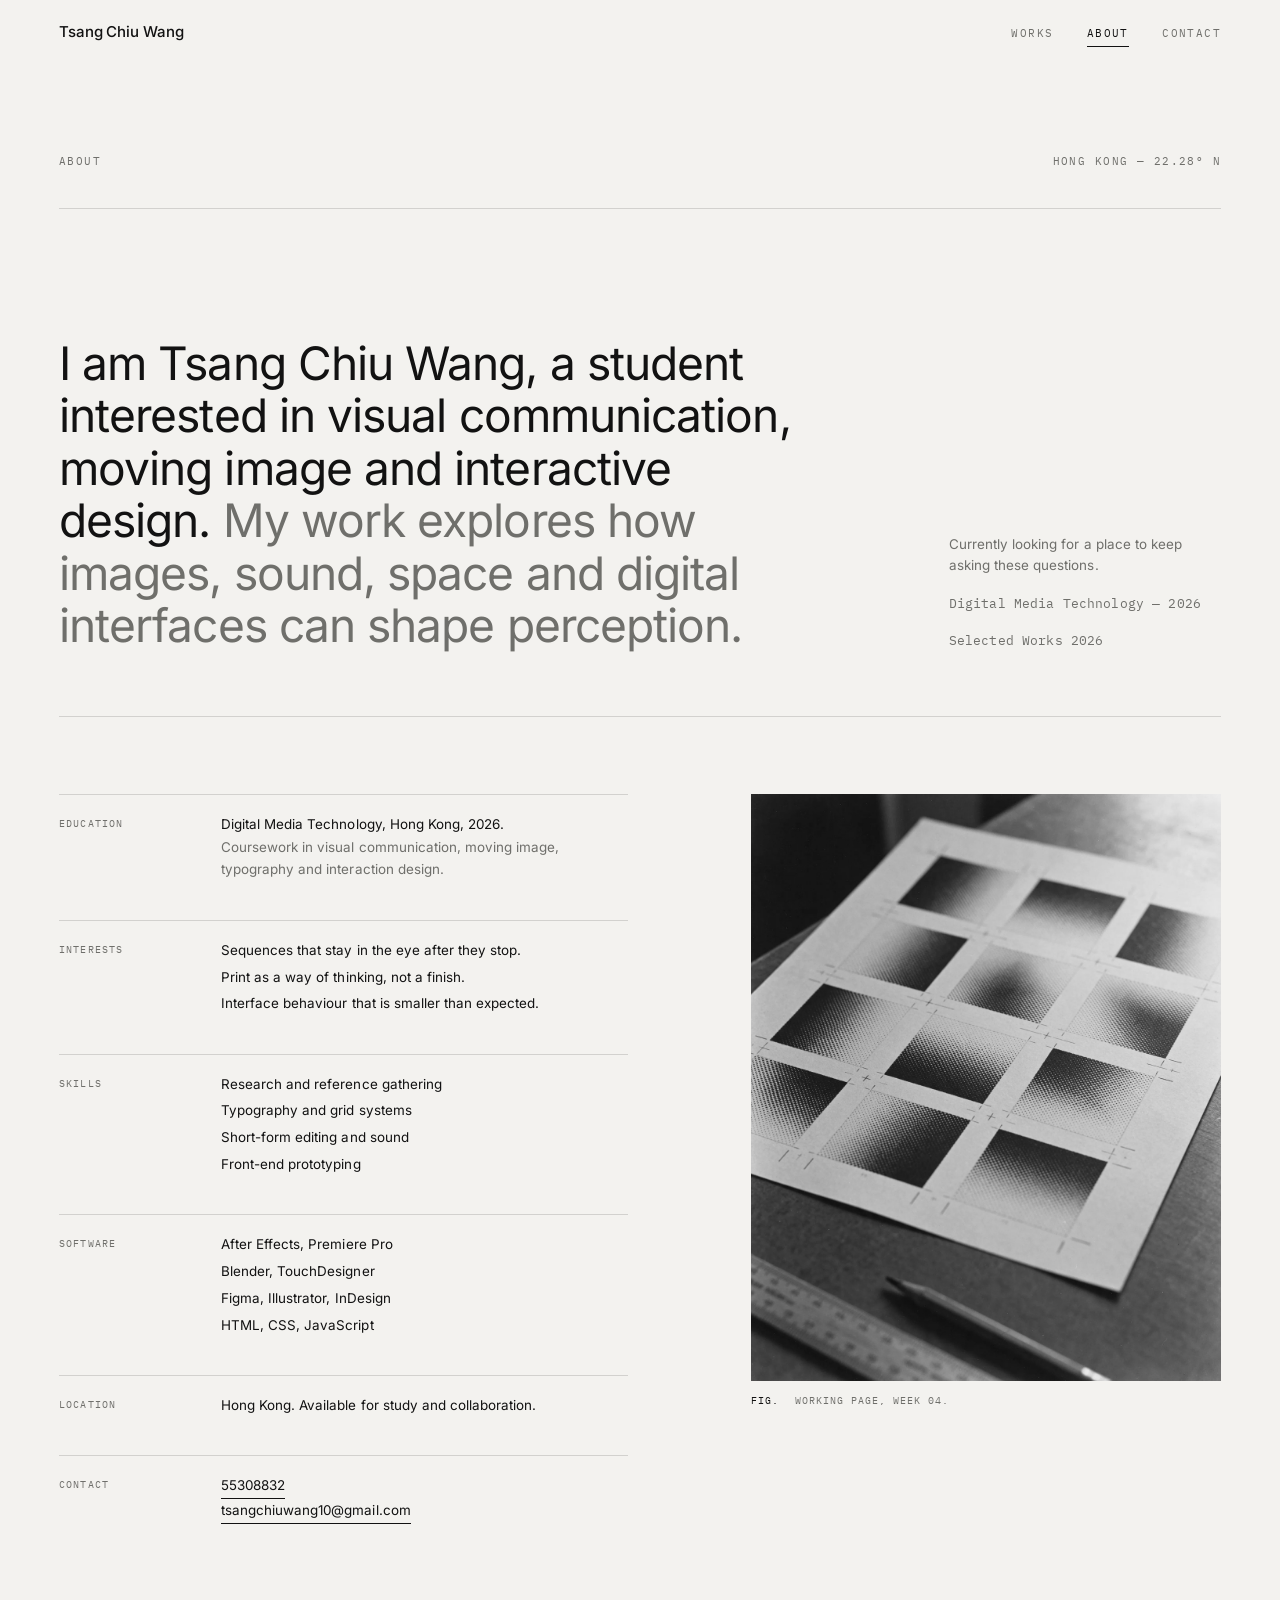
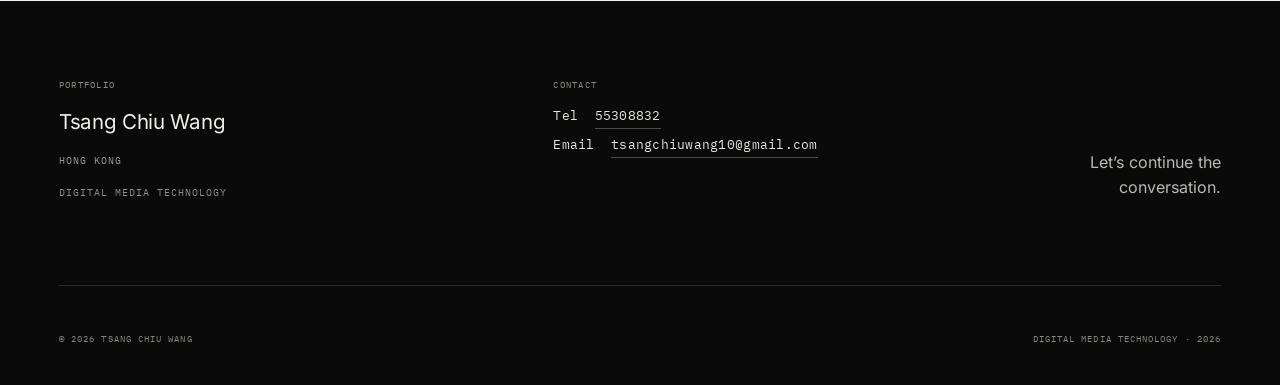
==== pages/about.html @ 19ffd12b "add pages/about.html" ====
<!doctype html>
<html lang="en">
<head>
<meta charset="utf-8">
<meta name="viewport" content="width=device-width, initial-scale=1">
<title>About — Tsang Chiu Wang</title>
<meta name="description" content="Tsang Chiu Wang is a student in Hong Kong working across visual communication, moving image and interactive design.">
<meta name="theme-color" content="#F3F2EF">
<meta property="og:type" content="website">
<meta property="og:title" content="About — Tsang Chiu Wang">
<meta property="og:description" content="Tsang Chiu Wang is a student in Hong Kong working across visual communication, moving image and interactive design.">
<meta property="og:image" content="../assets/img/og-cover.jpg">
<link rel="icon" href="../assets/img/favicon.svg" type="image/svg+xml">
<link rel="preload" href="../assets/fonts/inter-latin.woff2" as="font" type="font/woff2" crossorigin>
<link rel="stylesheet" href="../assets/css/style.css">
</head>
<body class="" data-page="about">
<a class="skip-link" href="#main">Skip to content</a>
<header class="site-header">
  <div class="shell site-header__inner">
    <a class="wordmark" href="../index.html">Tsang Chiu Wang</a>
    <nav class="site-nav" aria-label="Primary">
      <a href="works.html">Works</a>
      <a href="about.html" aria-current="page">About</a>
      <a href="contact.html">Contact</a>
    </nav>
  </div>
</header>
<main id="main">
  <div class="shell">
    <header class="page-head">
      <div class="page-head__top">
        <p class="label">About</p>
        <p class="label">Hong Kong — 22.28° N</p>
      </div>
    </header>

    <section class="about-intro" aria-label="Introduction">
      <h1 class="about-intro__text">I am Tsang Chiu Wang, a student interested in visual communication, moving image and interactive design. <em>My work explores how images, sound, space and digital interfaces can shape perception.</em></h1>
      <div class="about-intro__aside">
        <p>Currently looking for a place to keep asking these questions.</p>
        <p class="mono">Digital Media Technology — 2026</p>
        <p class="mono">Selected Works 2026</p>
      </div>
    </section>

    <section class="about-body" aria-label="Details">
      <div class="about-details">
        <div class="detail-block">
          <h2>Education</h2>
          <div>
            <p>Digital Media Technology, Hong Kong, 2026.</p>
            <p class="muted">Coursework in visual communication, moving image, typography and interaction design.</p>
          </div>
        </div>
        <div class="detail-block">
          <h2>Interests</h2>
          <ul>
            <li>Sequences that stay in the eye after they stop.</li>
            <li>Print as a way of thinking, not a finish.</li>
            <li>Interface behaviour that is smaller than expected.</li>
          </ul>
        </div>
        <div class="detail-block">
          <h2>Skills</h2>
          <ul>
            <li>Research and reference gathering</li>
            <li>Typography and grid systems</li>
            <li>Short-form editing and sound</li>
            <li>Front-end prototyping</li>
          </ul>
        </div>
        <div class="detail-block">
          <h2>Software</h2>
          <ul>
            <li>After Effects, Premiere Pro</li>
            <li>Blender, TouchDesigner</li>
            <li>Figma, Illustrator, InDesign</li>
            <li>HTML, CSS, JavaScript</li>
          </ul>
        </div>
        <div class="detail-block">
          <h2>Location</h2>
          <p>Hong Kong. Available for study and collaboration.</p>
        </div>
        <div class="detail-block">
          <h2>Contact</h2>
          <p><a class="link" href="tel:+85255308832">55308832</a><br>
          <a class="link" href="mailto:tsangchiuwang10@gmail.com">tsangchiuwang10@gmail.com</a></p>
        </div>
      </div>

      <figure class="about-figure">
        <img src="../assets/img/about-notes.jpg" alt="A scanned notebook page with ruled lines, pencil notes, and a small pasted halftone test print." width="1200" height="1500" loading="lazy">
        <figcaption><span class="fig-num">Fig.</span><span>Working page, week 04.</span></figcaption>
      </figure>
    </section>
  </div>
</main>
<footer class="site-footer">
  <div class="shell site-footer__inner">
    <div class="site-footer__identity">
      <span class="footer-label">Portfolio</span>
      <span class="footer-name">Tsang Chiu Wang</span>
      <span class="footer-location">Hong Kong</span>
      <span class="footer-discipline">Digital Media Technology</span>
    </div>
    <div class="site-footer__contact">
      <span class="footer-label">Contact</span>
      <div class="footer-contact-list">
        <span>Tel&nbsp;&nbsp;<a href="tel:+85255308832">55308832</a></span>
        <span>Email&nbsp;&nbsp;<a href="mailto:tsangchiuwang10@gmail.com">tsangchiuwang10@gmail.com</a></span>
      </div>
    </div>
    <p class="site-footer__message">Let’s continue the conversation.</p>
    <div class="footer-bottom">
      <span>© <span data-year>2026</span> Tsang Chiu Wang</span>
      <span>Digital Media Technology · 2026</span>
    </div>
  </div>
</footer>
<script src="../assets/js/site.js" defer></script>
</body>
</html>
---- assets/css/style.css ----
/* ==========================================================================
   Tsang Chiu Wang — portfolio
   A quiet editorial system: one ink, one paper, thin rules, wide margins.
   ========================================================================== */

/* --------------------------------------------------------------- fonts */
@font-face {
  font-family: "Inter";
  src: url("../fonts/inter-latin.woff2") format("woff2");
  font-weight: 300 700;
  font-style: normal;
  font-display: swap;
}
@font-face {
  font-family: "Plex Mono";
  src: url("../fonts/plexmono-400-latin.woff2") format("woff2");
  font-weight: 400;
  font-style: normal;
  font-display: swap;
}
@font-face {
  font-family: "Plex Mono";
  src: url("../fonts/plexmono-500-latin.woff2") format("woff2");
  font-weight: 500;
  font-style: normal;
  font-display: swap;
}

/* --------------------------------------------------------------- tokens */
:root {
  --black: #0a0a0a;
  --dark: #242424;
  --grey: #777777;
  --light: #d8d8d8;
  --offwhite: #f3f2ef;
  --white: #ffffff;

  --paper: var(--offwhite);
  --ink: #121212;
  --muted: #6f6f6b;
  --rule: rgba(10, 10, 10, 0.14);
  --rule-strong: rgba(10, 10, 10, 0.28);

  --font-sans: "Inter", "Helvetica Neue", Helvetica, Arial, sans-serif;
  --font-mono: "Plex Mono", "IBM Plex Mono", ui-monospace, SFMono-Regular, Menlo, monospace;

  --pad: clamp(20px, 4.6vw, 78px);
  --max: 1560px;
  --gutter: clamp(16px, 1.9vw, 30px);

  --fs-display: clamp(3.2rem, 13.4vw, 12.5rem);
  --fs-h1: clamp(2.5rem, 6.4vw, 5.6rem);
  --fs-h2: clamp(1.7rem, 3.4vw, 2.9rem);
  --fs-h3: clamp(1.15rem, 1.55vw, 1.45rem);
  --fs-body: clamp(1rem, 1.02vw, 1.15rem);
  --fs-small: clamp(0.84rem, 0.88vw, 0.95rem);
  --fs-label: 0.6875rem;

  --ease: cubic-bezier(0.22, 0.61, 0.36, 1);
}

/* --------------------------------------------------------------- reset */
*,
*::before,
*::after {
  box-sizing: border-box;
}

html {
  -webkit-text-size-adjust: 100%;
  scroll-behavior: smooth;
}

body {
  margin: 0;
  background: var(--paper);
  color: var(--ink);
  font-family: var(--font-sans);
  font-size: var(--fs-body);
  font-weight: 400;
  line-height: 1.6;
  letter-spacing: 0.002em;
  -webkit-font-smoothing: antialiased;
  -moz-osx-font-smoothing: grayscale;
  text-rendering: optimizeLegibility;
  overflow-x: hidden;
}

img,
canvas,
video {
  display: block;
  max-width: 100%;
}

img,
video {
  filter: grayscale(1);
  background: #e9e8e4;
}

a {
  color: inherit;
  text-decoration: none;
}

button {
  font: inherit;
  color: inherit;
  background: none;
  border: 0;
  padding: 0;
  cursor: pointer;
}

h1,
h2,
h3,
h4,
p,
figure,
blockquote,
dl,
dd {
  margin: 0;
}

ul,
ol {
  margin: 0;
  padding: 0;
  list-style: none;
}

::selection {
  background: var(--ink);
  color: var(--paper);
}

:focus-visible {
  outline: 1.5px solid currentColor;
  outline-offset: 4px;
}

/* --------------------------------------------------------------- theme */
.theme-dark {
  --paper: var(--black);
  --ink: #f0efec;
  --muted: #9b9b96;
  --rule: rgba(240, 239, 236, 0.16);
  --rule-strong: rgba(240, 239, 236, 0.32);
  background: var(--black);
  color: var(--ink);
}

.theme-grey {
  --paper: #e7e6e2;
  background: #e7e6e2;
}

/* --------------------------------------------------------------- shell */
.shell {
  width: 100%;
  max-width: var(--max);
  margin-inline: auto;
  padding-inline: var(--pad);
}

.skip-link {
  position: fixed;
  top: 8px;
  left: 8px;
  z-index: 200;
  padding: 10px 14px;
  background: var(--ink);
  color: var(--paper);
  font-family: var(--font-mono);
  font-size: 12px;
  transform: translateY(-160%);
  transition: transform 0.2s var(--ease);
}

.skip-link:focus {
  transform: none;
}

/* --------------------------------------------------------------- header */
.site-header {
  position: fixed;
  inset: 0 0 auto 0;
  z-index: 90;
  padding-block: clamp(14px, 1.6vw, 22px);
  border-bottom: 1px solid transparent;
  transition: background-color 0.4s var(--ease), border-color 0.4s var(--ease);
}

.site-header::before {
  content: "";
  position: absolute;
  inset: 0;
  background: var(--paper);
  opacity: 0;
  transition: opacity 0.4s var(--ease);
  pointer-events: none;
}

.site-header.is-scrolled::before {
  opacity: 0.94;
}

.site-header.is-scrolled {
  border-bottom-color: var(--rule);
}

.site-header__inner {
  position: relative;
  display: flex;
  align-items: baseline;
  justify-content: space-between;
  gap: 24px;
}

.wordmark {
  font-size: 0.9375rem;
  font-weight: 500;
  letter-spacing: -0.005em;
  white-space: nowrap;
}

.wordmark span {
  display: inline-block;
}

.site-nav {
  display: flex;
  gap: clamp(18px, 2.6vw, 40px);
  font-family: var(--font-mono);
  font-size: var(--fs-label);
  letter-spacing: 0.13em;
  text-transform: uppercase;
}

.site-nav a {
  position: relative;
  color: var(--muted);
  padding-block: 4px;
  transition: color 0.25s var(--ease);
}

.site-nav a::after {
  content: "";
  position: absolute;
  left: 0;
  bottom: 0;
  width: 100%;
  height: 1px;
  background: currentColor;
  transform: scaleX(0);
  transform-origin: left;
  transition: transform 0.35s var(--ease);
}

.site-nav a:hover,
.site-nav a:focus-visible {
  color: var(--ink);
}

.site-nav a:hover::after,
.site-nav a:focus-visible::after,
.site-nav a[aria-current="page"]::after {
  transform: scaleX(1);
}

.site-nav a[aria-current="page"] {
  color: var(--ink);
}

/* --------------------------------------------------------------- type */
.label {
  font-family: var(--font-mono);
  font-size: var(--fs-label);
  font-weight: 400;
  letter-spacing: 0.13em;
  text-transform: uppercase;
  color: var(--muted);
  line-height: 1.5;
}

.label--ink {
  color: var(--ink);
}

.display {
  font-size: var(--fs-display);
  font-weight: 400;
  line-height: 0.87;
  letter-spacing: -0.038em;
  text-wrap: balance;
}

.h1 {
  font-size: var(--fs-h1);
  font-weight: 400;
  line-height: 0.96;
  letter-spacing: -0.032em;
}

.h2 {
  font-size: var(--fs-h2);
  font-weight: 400;
  line-height: 1.04;
  letter-spacing: -0.022em;
}

.h3 {
  font-size: var(--fs-h3);
  font-weight: 500;
  line-height: 1.2;
  letter-spacing: -0.01em;
}

.lede {
  font-size: clamp(1.1rem, 1.5vw, 1.4rem);
  line-height: 1.45;
  letter-spacing: -0.012em;
  max-width: 34ch;
}

.body {
  max-width: 62ch;
  color: var(--ink);
}

.muted {
  color: var(--muted);
}

.mono {
  font-family: var(--font-mono);
  font-size: var(--fs-small);
  letter-spacing: 0.01em;
}

.rule {
  height: 1px;
  background: var(--rule);
  border: 0;
  margin: 0;
}

.link {
  position: relative;
  display: inline-block;
  padding-bottom: 2px;
  background-image: linear-gradient(currentColor, currentColor);
  background-size: 100% 1px;
  background-position: 0 100%;
  background-repeat: no-repeat;
  transition: background-size 0.35s var(--ease), opacity 0.3s var(--ease);
}

.link:hover {
  background-size: 0 1px;
  background-position: 100% 100%;
}

/* --------------------------------------------------------------- home */
.home-hero {
  position: relative;
  display: flex;
  flex-direction: column;
  min-height: 100svh;
  padding-top: clamp(110px, 16vh, 190px);
  padding-bottom: clamp(28px, 4vh, 48px);
  overflow: hidden;
}

.home-canvas {
  position: absolute;
  inset: 0;
  width: 100%;
  height: 100%;
  z-index: 0;
  pointer-events: none;
  opacity: 0.9;
}

.home-hero > .shell {
  position: relative;
  z-index: 1;
  display: flex;
  flex: 1;
  flex-direction: column;
  justify-content: space-between;
  gap: clamp(40px, 7vh, 96px);
}

.home-meta {
  display: flex;
  justify-content: space-between;
  gap: 24px;
}

.home-meta__left {
  display: flex;
  flex-direction: column;
  gap: 6px;
}

.home-title {
  margin-block: auto;
}

.home-title .line {
  display: block;
}

.home-title .line:last-child {
  padding-left: clamp(0px, 8vw, 140px);
}

.home-foot {
  display: grid;
  grid-template-columns: minmax(0, 1fr) minmax(0, 1fr) auto;
  gap: var(--gutter);
  align-items: end;
  padding-top: clamp(18px, 2.4vw, 30px);
  border-top: 1px solid var(--rule);
}

.home-foot__desc {
  grid-column: 2;
  max-width: 40ch;
  color: var(--ink);
}

.home-foot__cta {
  grid-column: 3;
  justify-self: end;
  font-family: var(--font-mono);
  font-size: var(--fs-label);
  letter-spacing: 0.13em;
  text-transform: uppercase;
  display: inline-flex;
  align-items: center;
  gap: 12px;
  color: var(--ink);
}

.home-foot__cta .arrow {
  display: inline-block;
  transition: transform 0.4s var(--ease);
}

.home-foot__cta:hover .arrow {
  transform: translateX(6px);
}

.home-scroll {
  display: flex;
  align-items: center;
  gap: 12px;
  font-family: var(--font-mono);
  font-size: var(--fs-label);
  letter-spacing: 0.13em;
  text-transform: uppercase;
  color: var(--muted);
}

.home-scroll .line {
  width: 44px;
  height: 1px;
  background: var(--rule-strong);
  position: relative;
  overflow: hidden;
}

.home-scroll .line::after {
  content: "";
  position: absolute;
  inset: 0;
  background: var(--ink);
  transform: translateX(-100%);
  animation: scroll-line 3.6s var(--ease) infinite;
}

@keyframes scroll-line {
  0% { transform: translateX(-100%); }
  55% { transform: translateX(0); }
  100% { transform: translateX(100%); }
}

.home-note {
  display: grid;
  grid-template-columns: repeat(12, minmax(0, 1fr));
  gap: var(--gutter);
  padding-block: clamp(70px, 10vw, 150px);
  border-top: 1px solid var(--rule);
}

.home-note .label {
  grid-column: 1 / span 3;
}

.home-note p {
  grid-column: 5 / span 6;
  font-size: clamp(1.25rem, 2.1vw, 1.85rem);
  line-height: 1.32;
  letter-spacing: -0.018em;
  max-width: 30ch;
}

/* --------------------------------------------------------------- works */
.page-head {
  padding-top: clamp(120px, 17vh, 210px);
  padding-bottom: clamp(40px, 5vw, 70px);
}

.page-head__top {
  display: flex;
  justify-content: space-between;
  align-items: baseline;
  gap: 24px;
  padding-bottom: clamp(24px, 3vw, 40px);
  border-bottom: 1px solid var(--rule);
}

.page-head h1 {
  padding-top: clamp(24px, 3vw, 40px);
}

.page-head .lede {
  padding-top: clamp(16px, 2vw, 26px);
  color: var(--muted);
}

.works-list {
  border-top: 1px solid var(--rule);
}

.work-row {
  position: relative;
  display: grid;
  grid-template-columns: 5.5rem minmax(0, 1fr) 14rem;
  align-items: start;
  gap: var(--gutter);
  padding-block: clamp(30px, 4.4vw, 62px);
  border-bottom: 1px solid var(--rule);
}

.work-row__num {
  font-family: var(--font-mono);
  font-size: var(--fs-label);
  letter-spacing: 0.13em;
  color: var(--muted);
  padding-top: 0.55em;
}

.work-row__main {
  min-width: 0;
  display: flex;
  flex-direction: column;
  gap: 14px;
}

.work-row__title {
  display: block;
  width: fit-content;
  font-size: clamp(1.9rem, 4.6vw, 3.6rem);
  font-weight: 400;
  line-height: 1;
  letter-spacing: -0.032em;
  transition: transform 0.5s var(--ease), opacity 0.4s var(--ease);
}

.work-row__intro {
  margin-top: 0;
  max-width: 46ch;
  color: var(--muted);
  font-size: var(--fs-small);
  line-height: 1.6;
}

.work-row__aside {
  justify-self: end;
  text-align: right;
  display: flex;
  flex-direction: column;
  gap: 6px;
  font-family: var(--font-mono);
  font-size: var(--fs-label);
  letter-spacing: 0.11em;
  text-transform: uppercase;
  color: var(--muted);
  line-height: 1.5;
  padding-top: 0.35em;
}

.work-row__aside .year {
  color: var(--ink);
}

.work-row:hover .work-row__title,
.work-row:focus-visible .work-row__title {
  transform: translateX(12px);
}

.work-row:focus-visible {
  outline-offset: 10px;
}

.work-row__cue {
  position: absolute;
  right: 0;
  bottom: clamp(30px, 4.4vw, 62px);
  display: inline-flex;
  align-items: center;
  gap: 8px;
  font-family: var(--font-mono);
  font-size: 10px;
  letter-spacing: 0.14em;
  text-transform: uppercase;
  color: var(--muted);
  opacity: 0;
  transform: translateY(4px);
  transition: opacity 0.4s var(--ease), transform 0.4s var(--ease);
}

.work-row:hover .work-row__cue {
  opacity: 1;
  transform: none;
}

.work-row--reserved {
  opacity: 0.5;
  pointer-events: none;
}

.work-row--reserved .work-row__title,
.work-row--reserved .work-row__intro,
.work-row--reserved .work-row__aside {
  color: #8a8985;
}

.archive-empty {
  display: grid;
  gap: 18px;
  margin-top: clamp(40px, 6vw, 90px);
  padding: clamp(40px, 6vw, 76px) 0;
  border-top: 1px solid var(--rule);
  border-bottom: 1px solid var(--rule);
}

.embed-block {
  margin-top: clamp(36px, 5vw, 72px);
}

.embed-block__head {
  display: flex;
  flex-wrap: wrap;
  align-items: baseline;
  justify-content: space-between;
  gap: 16px;
  padding-bottom: 14px;
  border-bottom: 1px solid var(--rule);
}

.embed-block__actions {
  display: flex;
  gap: 18px;
}

.embed-btn {
  padding: 0;
  border: 0;
  background: none;
  font-family: var(--font-mono);
  font-size: 10px;
  letter-spacing: 0.14em;
  text-transform: uppercase;
  color: #777777;
  text-decoration: none;
  cursor: pointer;
  border-bottom: 1px solid transparent;
}

.embed-btn:hover,
.embed-btn:focus-visible {
  color: var(--black);
  border-bottom-color: currentColor;
}

.embed-frame {
  margin-top: clamp(16px, 2vw, 26px);
  border: 1px solid var(--rule);
  background: var(--offwhite);
  aspect-ratio: 16 / 9;
  overflow: hidden;
}

.embed-frame iframe {
  display: block;
  width: 100%;
  height: 100%;
  border: 0;
}

.embed-note {
  margin-top: 14px;
  max-width: 60ch;
  font-family: var(--font-mono);
  font-size: 10px;
  line-height: 1.8;
  letter-spacing: 0.06em;
  color: #8a8985;
}

.embed-note code {
  font-family: var(--font-mono);
  font-size: 10px;
  color: #5f5e5a;
}

.archive-empty__note {
  max-width: 46ch;
  font-size: clamp(1rem, 1.5vw, 1.25rem);
  line-height: 1.5;
  color: #8a8985;
}

.work-preview {
  position: fixed;
  top: 0;
  left: 0;
  z-index: 60;
  width: clamp(240px, 22vw, 340px);
  pointer-events: none;
  opacity: 0;
  transform: translate3d(-50%, -50%, 0) scale(0.97);
  transition: opacity 0.35s var(--ease), transform 0.35s var(--ease);
  will-change: transform, opacity;
}

.work-preview.is-visible {
  opacity: 1;
  transform: translate3d(-50%, -50%, 0) scale(1);
}

.work-preview img {
  width: 100%;
  height: auto;
  box-shadow: 0 20px 60px rgba(10, 10, 10, 0.16);
}

.works-index {
  display: grid;
  grid-template-columns: repeat(12, minmax(0, 1fr));
  gap: var(--gutter);
  padding-block: clamp(60px, 8vw, 120px);
}

.works-index .label {
  grid-column: 1 / span 3;
}

.works-index__body {
  grid-column: 5 / span 7;
  display: grid;
  gap: 18px;
  color: var(--muted);
  max-width: 60ch;
}

/* --------------------------------------------------------------- project */
.project-head {
  padding-top: clamp(120px, 16vh, 200px);
  padding-bottom: clamp(36px, 4.4vw, 64px);
  border-bottom: 1px solid var(--rule);
}

.project-head__grid {
  display: grid;
  grid-template-columns: repeat(12, minmax(0, 1fr));
  gap: var(--gutter);
  align-items: end;
}

.project-meta {
  grid-column: 1 / span 3;
  display: grid;
  gap: 14px;
  padding-top: 8px;
  align-self: start;
}

.project-meta__row {
  display: flex;
  justify-content: space-between;
  gap: 16px;
  padding-bottom: 12px;
  border-bottom: 1px solid var(--rule);
}

.project-meta__row dt {
  font-family: var(--font-mono);
  font-size: 10px;
  letter-spacing: 0.13em;
  text-transform: uppercase;
  color: var(--muted);
}

.project-meta__row dd {
  font-family: var(--font-mono);
  font-size: 11px;
  letter-spacing: 0.02em;
  text-align: right;
  color: var(--ink);
}

.project-title {
  grid-column: 5 / span 8;
  position: relative;
}

.project-title .h1 {
  max-width: 16ch;
}

.project-title__foot {
  display: grid;
  grid-template-columns: minmax(0, 1fr) auto;
  align-items: end;
  gap: clamp(20px, 4vw, 64px);
  margin-top: clamp(18px, 2vw, 28px);
}

.project-title__sub {
  margin-top: 0;
  max-width: 38ch;
  font-size: clamp(1.05rem, 1.4vw, 1.3rem);
  line-height: 1.45;
  color: var(--muted);
}

.project-title__num {
  display: block;
  font-size: clamp(3.4rem, 8vw, 8rem);
  line-height: 0.72;
  letter-spacing: -0.055em;
  color: rgba(10, 10, 10, 0.1);
  user-select: none;
  margin-bottom: -0.04em;
  font-variant-numeric: tabular-nums;
}

.p-section {
  padding-block: clamp(56px, 8vw, 120px);
  border-bottom: 1px solid var(--rule);
}

.p-section--flush {
  padding-block: 0;
}

.section-label {
  display: flex;
  justify-content: space-between;
  gap: 24px;
  padding-bottom: clamp(20px, 2.4vw, 34px);
  font-family: var(--font-mono);
  font-size: var(--fs-label);
  letter-spacing: 0.13em;
  text-transform: uppercase;
  color: var(--muted);
}

.section-label .idx {
  color: var(--ink);
}

.hero-figure {
  padding-block: clamp(30px, 4vw, 56px);
}

.hero-figure img,
.hero-figure video {
  display: block;
  width: 100%;
  height: auto;
  aspect-ratio: 2.15 / 1;
  object-fit: cover;
  background: var(--offwhite);
}

/* the decoded video is a touch cooler than the page paper; the hairline edge
   reads as a screen inset rather than a seam */
.hero-figure video {
  border: 1px solid rgba(10, 10, 10, 0.05);
}

.hero-figure--portrait img,
.hero-figure--portrait video {
  aspect-ratio: 4 / 5;
  width: min(100%, 62ch);
}

figure {
  margin: 0;
}

figcaption {
  display: flex;
  gap: 16px;
  margin-top: 12px;
  font-family: var(--font-mono);
  font-size: 10px;
  letter-spacing: 0.1em;
  text-transform: uppercase;
  color: var(--muted);
  line-height: 1.6;
}

.hero-toggle {
  margin-left: auto;
  flex: none;
  font-family: var(--font-mono);
  font-size: 10px;
  letter-spacing: 0.1em;
  text-transform: uppercase;
  color: var(--muted);
  background: none;
  border: 0;
  padding: 0 0 2px;
  cursor: pointer;
  border-bottom: 1px solid transparent;
  transition: color 0.25s var(--ease), border-color 0.25s var(--ease);
}

.hero-toggle:hover,
.hero-toggle:focus-visible {
  color: var(--ink);
  border-bottom-color: currentColor;
}

figcaption .fig-num {
  color: var(--ink);
  flex: none;
}

/* interaction preview */
.interaction {
  display: grid;
  grid-template-columns: repeat(12, minmax(0, 1fr));
  gap: var(--gutter);
  padding-top: clamp(36px, 4vw, 64px);
  border-top: 1px solid var(--rule);
}

.interaction__label {
  grid-column: 1 / -1;
  display: flex;
  justify-content: space-between;
  align-items: baseline;
  gap: 24px;
  margin-bottom: 14px;
}

.interaction__frame {
  grid-column: 1 / span 8;
  position: relative;
  border: 1px solid var(--rule);
  background: var(--offwhite);
  aspect-ratio: 16 / 9;
  overflow: hidden;
}

.interaction__frame canvas {
  width: 100%;
  height: 100%;
}

.interaction__aside {
  grid-column: 10 / span 3;
  display: flex;
  flex-direction: column;
  gap: 18px;
  justify-content: flex-start;
  padding-top: 2px;
}

.interaction__frame::after {
  content: "";
  position: absolute;
  inset: 0;
  pointer-events: none;
  box-shadow: inset 0 0 0 1px rgba(10, 10, 10, 0.02);
}

.interaction__hint {
  font-family: var(--font-mono);
  font-size: 0.6875rem;
  letter-spacing: 0.02em;
  color: var(--ink);
  line-height: 1.7;
}

.interaction__hint.muted,
.interaction__hint + .interaction__hint {
  color: var(--muted);
  font-size: 0.6875rem;
}

/* statement */
.statement {
  display: grid;
  grid-template-columns: repeat(12, minmax(0, 1fr));
  gap: var(--gutter);
}

.statement__q {
  grid-column: 1 / span 5;
  font-size: clamp(1.4rem, 2.5vw, 2.2rem);
  line-height: 1.22;
  letter-spacing: -0.022em;
}

.statement__q .label {
  display: block;
  margin-bottom: 18px;
}

.statement__body {
  grid-column: 7 / span 6;
  display: grid;
  gap: 1.1em;
  max-width: 58ch;
}

.statement__body p {
  color: var(--ink);
}

.statement__body p + p {
  color: var(--muted);
}

/* research */
.research-grid {
  display: grid;
  grid-template-columns: repeat(12, minmax(0, 1fr));
  gap: var(--gutter) clamp(20px, 2.6vw, 44px);
  align-items: start;
}

.research-grid__lead {
  grid-column: 1 / span 8;
}

.research-grid__side {
  grid-column: 10 / span 3;
  display: grid;
  gap: clamp(18px, 2vw, 30px);
}

.research-grid img {
  width: 100%;
  height: auto;
}

.research-notes {
  grid-column: 1 / span 12;
  display: grid;
  grid-template-columns: repeat(12, minmax(0, 1fr));
  gap: var(--gutter);
  margin-top: clamp(30px, 4vw, 60px);
  padding-top: clamp(24px, 3vw, 40px);
  border-top: 1px solid var(--rule);
}

.research-notes .notes-list {
  grid-column: 1 / span 5;
  display: grid;
  gap: 10px;
  font-size: var(--fs-small);
  color: var(--muted);
}

.research-notes .notes-list li {
  display: grid;
  grid-template-columns: 5.4rem minmax(0, 1fr);
  gap: 14px;
  padding-bottom: 10px;
  border-bottom: 1px solid var(--rule);
}

.research-notes .notes-list span:first-child {
  font-family: var(--font-mono);
  font-size: 10px;
  letter-spacing: 0.1em;
  text-transform: uppercase;
  color: var(--ink);
  padding-top: 2px;
}

.research-notes__side {
  grid-column: 7 / span 6;
  display: grid;
  gap: 26px;
  align-content: start;
}

.research-notes .keywords {
  display: flex;
  flex-wrap: wrap;
  gap: 8px;
  align-content: start;
}

.keywords li {
  font-family: var(--font-mono);
  font-size: 10px;
  letter-spacing: 0.09em;
  text-transform: uppercase;
  color: var(--muted);
  border: 1px solid var(--rule);
  padding: 6px 10px;
  border-radius: 999px;
}

/* process */
.process {
  display: grid;
  gap: clamp(40px, 6vw, 90px);
}

.stage {
  display: grid;
  grid-template-columns: repeat(12, minmax(0, 1fr));
  gap: var(--gutter);
  padding-top: clamp(24px, 3vw, 38px);
  border-top: 1px solid var(--rule);
}

.stage:first-child {
  border-top: 0;
  padding-top: 0;
}

.stage__head {
  grid-column: 1 / span 3;
}

.stage__index {
  font-family: var(--font-mono);
  font-size: var(--fs-label);
  letter-spacing: 0.13em;
  text-transform: uppercase;
  color: var(--muted);
  display: block;
  margin-bottom: 10px;
}

.stage__body {
  grid-column: 5 / span 8;
  display: grid;
  gap: 18px;
}

.stage__figures {
  display: grid;
  grid-template-columns: repeat(2, minmax(0, 1fr));
  gap: clamp(12px, 1.6vw, 22px);
  margin-top: 8px;
}

.stage__figures figure:only-child {
  grid-column: 1 / -1;
}

.stage__figures img {
  display: block;
  width: 100%;
  height: auto;
}

.stage__decision {
  margin-top: 6px;
  padding-top: 14px;
  border-top: 1px solid var(--rule);
  display: grid;
  grid-template-columns: 8rem minmax(0, 1fr);
  gap: 16px;
  font-size: var(--fs-small);
}

.stage__decision .label {
  padding-top: 2px;
}

/* iterations */
.iterations {
  display: grid;
  grid-template-columns: repeat(3, minmax(0, 1fr));
  gap: clamp(20px, 3vw, 44px);
  opacity: 0.94;
}

.iteration {
  display: flex;
  flex-direction: column;
  border: 1px solid rgba(10, 10, 10, 0.1);
  padding: clamp(12px, 1.4vw, 18px);
  background: rgba(255, 255, 255, 0.28);
}

.iteration img {
  width: 100%;
  height: auto;
  aspect-ratio: 4 / 5;
  object-fit: cover;
  opacity: 0.82;
  filter: grayscale(1) contrast(0.94);
}

.iteration__meta {
  display: flex;
  justify-content: space-between;
  gap: 12px;
  padding-block: 14px 10px;
  font-family: var(--font-mono);
  font-size: 10px;
  letter-spacing: 0.1em;
  text-transform: uppercase;
  color: var(--muted);
  border-bottom: 1px solid rgba(10, 10, 10, 0.08);
}

.iteration__title {
  font-size: 1.1rem;
  font-weight: 500;
  letter-spacing: -0.01em;
  padding-block: 12px 8px;
}

.iteration dl {
  display: grid;
  gap: 8px;
  font-size: 0.8125rem;
  line-height: 1.55;
  color: var(--muted);
}

.iteration dl div {
  display: grid;
  grid-template-columns: 4.6rem minmax(0, 1fr);
  gap: 10px;
}

.iteration dt {
  font-family: var(--font-mono);
  font-size: 9px;
  letter-spacing: 0.09em;
  text-transform: uppercase;
  color: #8a8a85;
  padding-top: 2px;
}

.iteration dd {
  color: #55554f;
}

/* final result */
.final {
  display: grid;
  grid-template-columns: repeat(12, minmax(0, 1fr));
  gap: clamp(24px, 3vw, 50px) var(--gutter);
  align-items: start;
}

.final__lead {
  grid-column: 1 / span 7;
}

.final__side {
  grid-column: 9 / span 4;
  display: grid;
  gap: clamp(18px, 2vw, 28px);
}

.final img {
  width: 100%;
  height: auto;
}

.states {
  display: grid;
  grid-template-columns: repeat(4, minmax(0, 1fr));
  gap: var(--gutter);
  margin-top: clamp(30px, 4vw, 56px);
  padding-top: clamp(20px, 2.4vw, 34px);
  border-top: 1px solid var(--rule);
}

.state {
  display: grid;
  gap: 8px;
}

.state__num {
  font-family: var(--font-mono);
  font-size: 10px;
  letter-spacing: 0.12em;
  text-transform: uppercase;
  color: var(--muted);
}

.state h4 {
  font-size: 1rem;
  font-weight: 500;
  letter-spacing: -0.01em;
}

.state p {
  font-size: var(--fs-small);
  color: var(--muted);
  max-width: 30ch;
}

/* reflection */
.reflection {
  display: grid;
  grid-template-columns: repeat(4, minmax(0, 1fr));
  gap: var(--gutter);
}

.reflection > div {
  display: grid;
  gap: 12px;
  padding-top: 18px;
  border-top: 1px solid var(--rule);
}

.reflection p {
  font-size: var(--fs-small);
  color: var(--muted);
  max-width: 32ch;
}

/* project pagination */
.project-nav {
  display: flex;
  justify-content: space-between;
  gap: 24px;
  padding-block: clamp(30px, 4vw, 52px);
}

.project-nav a {
  display: grid;
  gap: 8px;
  font-family: var(--font-mono);
  font-size: 10px;
  letter-spacing: 0.12em;
  text-transform: uppercase;
  color: var(--muted);
}

.project-nav a:hover {
  color: var(--ink);
}

.project-nav .name {
  font-family: var(--font-sans);
  font-size: clamp(1.1rem, 1.8vw, 1.5rem);
  letter-spacing: -0.02em;
  text-transform: none;
  color: var(--ink);
}

.project-nav a:last-child {
  text-align: right;
  justify-items: end;
}

/* --------------------------------------------------------------- about */
.about-intro {
  display: grid;
  grid-template-columns: repeat(12, minmax(0, 1fr));
  gap: var(--gutter);
  padding-block: clamp(36px, 5vw, 70px);
}

.about-intro__text {
  grid-column: 1 / span 8;
  font-size: clamp(1.6rem, 3.6vw, 3.1rem);
  line-height: 1.14;
  letter-spacing: -0.028em;
  text-wrap: balance;
}

.about-intro__text em {
  font-style: normal;
  color: var(--muted);
}

.about-intro__aside {
  grid-column: 10 / span 3;
  align-self: end;
  display: grid;
  gap: 16px;
  color: var(--muted);
  font-size: var(--fs-small);
}

.about-body {
  display: grid;
  grid-template-columns: repeat(12, minmax(0, 1fr));
  gap: clamp(40px, 6vw, 90px) var(--gutter);
  padding-block: clamp(40px, 6vw, 90px);
  border-top: 1px solid var(--rule);
}

.about-details {
  grid-column: 1 / span 6;
  display: grid;
  gap: clamp(24px, 3vw, 40px);
}

.detail-block {
  display: grid;
  grid-template-columns: 9rem minmax(0, 1fr);
  gap: 18px;
  padding-top: 18px;
  border-top: 1px solid var(--rule);
}

.detail-block h2 {
  font-family: var(--font-mono);
  font-size: 10px;
  font-weight: 400;
  letter-spacing: 0.12em;
  text-transform: uppercase;
  color: var(--muted);
  padding-top: 3px;
}

.detail-block p,
.detail-block li {
  font-size: var(--fs-small);
  line-height: 1.7;
}

.detail-block ul {
  display: grid;
  gap: 4px;
}

.about-figure {
  grid-column: 8 / span 5;
  align-self: start;
}

.about-figure img {
  width: 100%;
  height: auto;
}

/* --------------------------------------------------------------- contact */
.contact-hero {
  padding-top: clamp(130px, 20vh, 240px);
  padding-bottom: clamp(70px, 10vw, 150px);
  border-bottom: 1px solid var(--rule);
}

.contact-hero .lede {
  max-width: 18ch;
  font-size: clamp(2.6rem, 8vw, 6.6rem);
  line-height: 0.98;
  letter-spacing: -0.04em;
  margin-block: clamp(30px, 4vw, 56px);
}

.contact-grid {
  display: grid;
  grid-template-columns: repeat(12, minmax(0, 1fr));
  gap: clamp(30px, 5vw, 70px) var(--gutter);
  padding-block: clamp(50px, 7vw, 100px);
}

.contact-block {
  grid-column: span 4;
  display: grid;
  gap: 12px;
  align-content: start;
  padding-top: 18px;
  border-top: 1px solid var(--rule);
}

.contact-block h2 {
  font-family: var(--font-mono);
  font-size: 10px;
  font-weight: 400;
  letter-spacing: 0.12em;
  text-transform: uppercase;
  color: var(--muted);
}

.contact-block p,
.contact-block a {
  font-size: clamp(1.05rem, 1.5vw, 1.35rem);
  letter-spacing: -0.015em;
}

.contact-block .small {
  font-size: var(--fs-small);
  color: var(--muted);
  letter-spacing: 0;
}

.contact-note {
  grid-column: 1 / span 12;
  display: flex;
  justify-content: space-between;
  gap: 24px;
  align-items: baseline;
  padding-top: clamp(30px, 4vw, 50px);
  border-top: 1px solid var(--rule);
}

/* --------------------------------------------------------------- footer */
.site-footer {
  background: var(--black);
  color: #e8e7e3;
  padding-block: clamp(48px, 6vw, 80px) clamp(28px, 3vw, 40px);
}

.site-footer__inner {
  display: grid;
  grid-template-columns: repeat(12, minmax(0, 1fr));
  gap: clamp(30px, 4vw, 50px) var(--gutter);
}

.site-footer__identity {
  grid-column: 1 / span 4;
  display: grid;
  gap: 14px;
  align-content: start;
}

.site-footer__contact {
  grid-column: 6 / span 4;
  display: grid;
  gap: 14px;
  align-content: start;
}

.site-footer__message {
  grid-column: 10 / span 3;
  align-self: end;
  justify-self: end;
  text-align: right;
  color: #b9b8b3;
  max-width: 22ch;
}

.footer-label {
  font-family: var(--font-mono);
  font-size: 9px;
  letter-spacing: 0.14em;
  text-transform: uppercase;
  color: #8b8a85;
}

.footer-name {
  font-size: clamp(1.1rem, 1.6vw, 1.35rem);
  letter-spacing: -0.015em;
  color: #f0efec;
}

.footer-location {
  font-family: var(--font-mono);
  font-size: 10px;
  letter-spacing: 0.1em;
  text-transform: uppercase;
  color: #9b9a95;
}

.footer-discipline {
  font-family: var(--font-mono);
  font-size: 10px;
  letter-spacing: 0.1em;
  text-transform: uppercase;
  color: #8f8e8a;
  margin-top: 2px;
}

.site-footer a {
  color: #e8e7e3;
  border-bottom: 1px solid rgba(232, 231, 227, 0.3);
  padding-bottom: 1px;
  transition: border-color 0.3s var(--ease), color 0.3s var(--ease);
  display: inline-block;
}

.site-footer a:hover {
  border-bottom-color: #e8e7e3;
  color: #ffffff;
}

.footer-contact-list {
  display: grid;
  gap: 6px;
  font-family: var(--font-mono);
  font-size: 0.8125rem;
  letter-spacing: 0.02em;
}

.footer-bottom {
  grid-column: 1 / span 12;
  display: flex;
  justify-content: space-between;
  gap: 20px;
  padding-top: clamp(30px, 4vw, 46px);
  margin-top: clamp(20px, 3vw, 34px);
  border-top: 1px solid rgba(232, 231, 227, 0.14);
  font-family: var(--font-mono);
  font-size: 9px;
  letter-spacing: 0.12em;
  text-transform: uppercase;
  color: #85847f;
}

/* --------------------------------------------------------------- motion */
.reveal {
  opacity: 0;
  transform: translateY(14px);
  transition: opacity 0.7s var(--ease), transform 0.7s var(--ease);
}

.reveal.is-in {
  opacity: 1;
  transform: none;
}

@media (prefers-reduced-motion: reduce) {
  html {
    scroll-behavior: auto;
  }
  *,
  *::before,
  *::after {
    animation-duration: 0.001ms !important;
    animation-iteration-count: 1 !important;
    transition-duration: 0.001ms !important;
  }
  .reveal {
    opacity: 1;
    transform: none;
  }
}

/* --------------------------------------------------------------- responsive */
@media (max-width: 1080px) {
  .project-meta {
    grid-column: 1 / span 4;
  }
  .project-title {
    grid-column: 5 / span 8;
  }
  .interaction__frame {
    grid-column: 1 / span 12;
  }
  .interaction__aside {
    grid-column: 1 / span 8;
    flex-direction: row;
    justify-content: space-between;
    align-items: baseline;
    padding-top: 16px;
  }
  .about-figure {
    grid-column: 8 / span 5;
  }
}

@media (max-width: 860px) {
  :root {
    --fs-display: clamp(3rem, 15vw, 6.4rem);
  }

  .site-nav {
    font-size: 10px;
    gap: 16px;
  }

  .hero-figure img,
  .hero-figure video {
    aspect-ratio: 3 / 2;
  }
  .hero-figure--portrait img,
  .hero-figure--portrait video {
    aspect-ratio: 4 / 5;
    width: 100%;
  }

  .interaction__aside {
    grid-column: 1 / -1;
    flex-direction: column;
    align-items: stretch;
    gap: 12px;
    padding-top: 14px;
  }

  .works-index {
    grid-template-columns: minmax(0, 1fr);
    gap: 18px;
  }
  .works-index .label,
  .works-index__body {
    grid-column: 1;
  }

  .project-title__num {
    font-size: clamp(3rem, 11vw, 5rem);
  }

  .home-foot {
    grid-template-columns: minmax(0, 1fr);
    gap: 22px;
  }
  .home-foot__desc,
  .home-foot__cta {
    grid-column: 1;
    justify-self: start;
  }
  .home-title .line:last-child {
    padding-left: 0;
  }

  .home-note {
    grid-template-columns: minmax(0, 1fr);
    gap: 20px;
  }
  .home-note .label,
  .home-note p {
    grid-column: 1;
  }

  .page-head__top {
    flex-direction: column;
    gap: 14px;
  }

  .work-row {
    grid-template-columns: 3rem minmax(0, 1fr);
    gap: 10px var(--gutter);
    padding-block: 30px;
  }
  .work-row__aside {
    grid-column: 2;
    justify-self: start;
    text-align: left;
    display: flex;
    flex-direction: row;
    flex-wrap: wrap;
    gap: 14px;
    padding-top: 6px;
  }
  .work-row__cue,
  .work-preview {
    display: none;
  }

  .project-head__grid {
    grid-template-columns: minmax(0, 1fr);
  }
  .project-meta {
    grid-column: 1;
    order: 2;
    margin-top: 26px;
  }
  .project-title {
    grid-column: 1;
    order: 1;
  }

  .statement,
  .research-grid,
  .research-notes,
  .final,
  .about-intro,
  .about-body {
    grid-template-columns: minmax(0, 1fr);
  }
  .statement__q,
  .statement__body,
  .research-grid__lead,
  .research-grid__side,
  .research-notes .notes-list,
  .research-notes .keywords,
  .final__lead,
  .final__side,
  .about-intro__text,
  .about-intro__aside,
  .about-details,
  .about-figure {
    grid-column: 1;
  }

  .stage {
    grid-template-columns: minmax(0, 1fr);
  }
  .stage__head,
  .stage__body {
    grid-column: 1;
  }
  .stage__head {
    display: flex;
    justify-content: space-between;
    align-items: baseline;
  }
  .stage__index {
    margin-bottom: 0;
  }

  .iterations {
    grid-template-columns: minmax(0, 1fr);
  }

  .states,
  .reflection {
    grid-template-columns: repeat(2, minmax(0, 1fr));
  }

  .contact-block {
    grid-column: span 6;
  }

  .site-footer__inner {
    grid-template-columns: minmax(0, 1fr) minmax(0, 1fr);
  }
  .site-footer__identity {
    grid-column: 1 / span 2;
  }
  .site-footer__contact {
    grid-column: 1;
  }
  .site-footer__message {
    grid-column: 2;
    align-self: end;
  }
  .footer-bottom {
    flex-direction: column;
    gap: 8px;
  }
}

@media (max-width: 560px) {
  .home-meta {
    flex-direction: column;
    gap: 6px;
  }

  .states,
  .reflection,
  .contact-block,
  .stage__figures {
    grid-template-columns: minmax(0, 1fr);
  }
  .contact-block {
    grid-column: 1;
  }
  .site-footer__inner {
    grid-template-columns: minmax(0, 1fr);
  }
  .site-footer__identity,
  .site-footer__contact,
  .site-footer__message {
    grid-column: 1;
  }
  .site-footer__message {
    justify-self: start;
    text-align: left;
  }
  .project-nav {
    flex-direction: column;
    gap: 18px;
  }
  .project-nav a:last-child {
    text-align: left;
    justify-items: start;
  }
  .detail-block {
    grid-template-columns: minmax(0, 1fr);
    gap: 8px;
  }
}


/* -------------------------------------------------- missing image slots */
/* shown only while a plate has not been generated yet: the layout keeps its
   proportions and the file name stays visible */
.img-missing {
  display: flex;
  flex-direction: column;
  justify-content: flex-end;
  gap: 10px;
  width: 100%;
  padding: 16px;
  background: var(--white);
  border: 1px solid var(--rule);
  color: var(--muted);
  font-family: var(--font-mono);
  font-size: 11px;
  letter-spacing: 0.06em;
  text-transform: uppercase;
}
.img-missing__name { color: var(--ink); }
.img-missing__hint {
  display: block;
  max-width: 52ch;
  font-family: var(--font-sans);
  font-size: 13px;
  line-height: 1.5;
  letter-spacing: 0;
  text-transform: none;
  color: var(--muted);
}
.work-preview.is-missing { display: none; }

/* --------------------------------------------------- archive entries */
.h1 {
  font-family: var(--font-sans), "PingFang TC", "Microsoft JhengHei", "Noto Sans TC",
    "Source Han Sans TC", sans-serif;
}

.h1__gloss {
  display: block;
  margin-top: clamp(10px, 1.4vw, 18px);
  font-family: var(--font-mono);
  font-size: clamp(0.68rem, 0.9vw, 0.78rem);
  letter-spacing: 0.16em;
  text-transform: uppercase;
  color: #8a8985;
}

.work-row__gloss {
  display: block;
  margin-top: -8px;
  font-family: var(--font-mono);
  font-size: 10px;
  letter-spacing: 0.12em;
  text-transform: uppercase;
  color: #8a8985;
}

.work-meta {
  display: grid;
  grid-template-columns: repeat(4, minmax(0, 1fr));
  gap: clamp(16px, 2.4vw, 32px);
  margin: clamp(34px, 5vw, 64px) 0 0;
  padding: clamp(18px, 2.4vw, 26px) 0;
  border-top: 1px solid var(--rule);
  border-bottom: 1px solid var(--rule);
}

.work-meta dt {
  font-family: var(--font-mono);
  font-size: 10px;
  letter-spacing: 0.14em;
  text-transform: uppercase;
  color: #8a8985;
}

.work-meta dd {
  margin: 8px 0 0;
  font-size: 0.95rem;
}

.work-figures {
  display: grid;
  gap: clamp(28px, 4vw, 56px);
  margin-top: clamp(34px, 5vw, 64px);
}

.work-figures figure {
  margin: 0;
}

.work-back {
  margin: clamp(40px, 6vw, 80px) 0 0;
  padding-top: 24px;
  border-top: 1px solid var(--rule);
}

@media (max-width: 860px) {
  .work-meta {
    grid-template-columns: repeat(2, minmax(0, 1fr));
  }
}

.work-launch {
  margin-top: clamp(16px, 2vw, 22px);
}

/* archive switcher */
.archive-tabs {
  display: flex;
  flex-wrap: wrap;
  gap: clamp(18px, 3vw, 44px);
  margin: clamp(26px, 3.4vw, 44px) 0 clamp(34px, 4vw, 56px);
  padding-top: clamp(14px, 1.8vw, 20px);
  border-top: 1px solid var(--rule);
}
.archive-tab {
  display: flex;
  align-items: baseline;
  gap: 10px;
  padding-bottom: 6px;
  border-bottom: 1px solid transparent;
  color: var(--muted);
  font-size: 0.9375rem;
  letter-spacing: -0.01em;
  transition: color 0.2s ease, border-color 0.2s ease;
}
.archive-tab__num {
  font-family: var(--font-mono);
  font-size: 10px;
  letter-spacing: 0.08em;
  color: var(--muted);
}
.archive-tab:hover { color: var(--ink); }
.archive-tab.is-current {
  color: var(--ink);
  border-bottom-color: var(--ink);
}
.archive-tab:focus-visible { outline: 2px solid var(--ink); outline-offset: 4px; }

/* work figures: video and full-width plates */
.work-figures .is-wide {
  grid-column: 1 / -1;
}
.work-figures video {
  display: block;
  width: 100%;
  height: auto;
  background: #0a0a0a;
  border: 1px solid var(--rule);
}

/* headings that carry the page's opening statement */
h1.about-intro__text,
h1.lede {
  margin: 0;
  font-weight: 400;
  letter-spacing: -0.02em;
}

/* colour plates stay in colour */
.work-figures .is-colour img,
.work-figures .is-colour video,
.is-colour img,
.is-colour video {
  filter: none;
}

/* four-up mode grid */
.work-grid {
  display: grid;
  grid-template-columns: repeat(2, minmax(0, 1fr));
  gap: clamp(18px, 2.4vw, 34px);
  margin-top: clamp(30px, 4vw, 56px);
}
.work-grid__item {
  margin: 0;
}
.work-grid__item img {
  display: block;
  width: 100%;
  height: auto;
}
.work-grid__item figcaption {
  font-size: 0.6875rem;
  line-height: 1.5;
  color: var(--muted);
  margin-top: 10px;
}
@media (max-width: 700px) {
  .work-grid {
    grid-template-columns: 1fr;
  }
}

.work-grid__label {
  grid-column: 1 / -1;
  padding-bottom: 10px;
  border-bottom: 1px solid var(--rule);
}
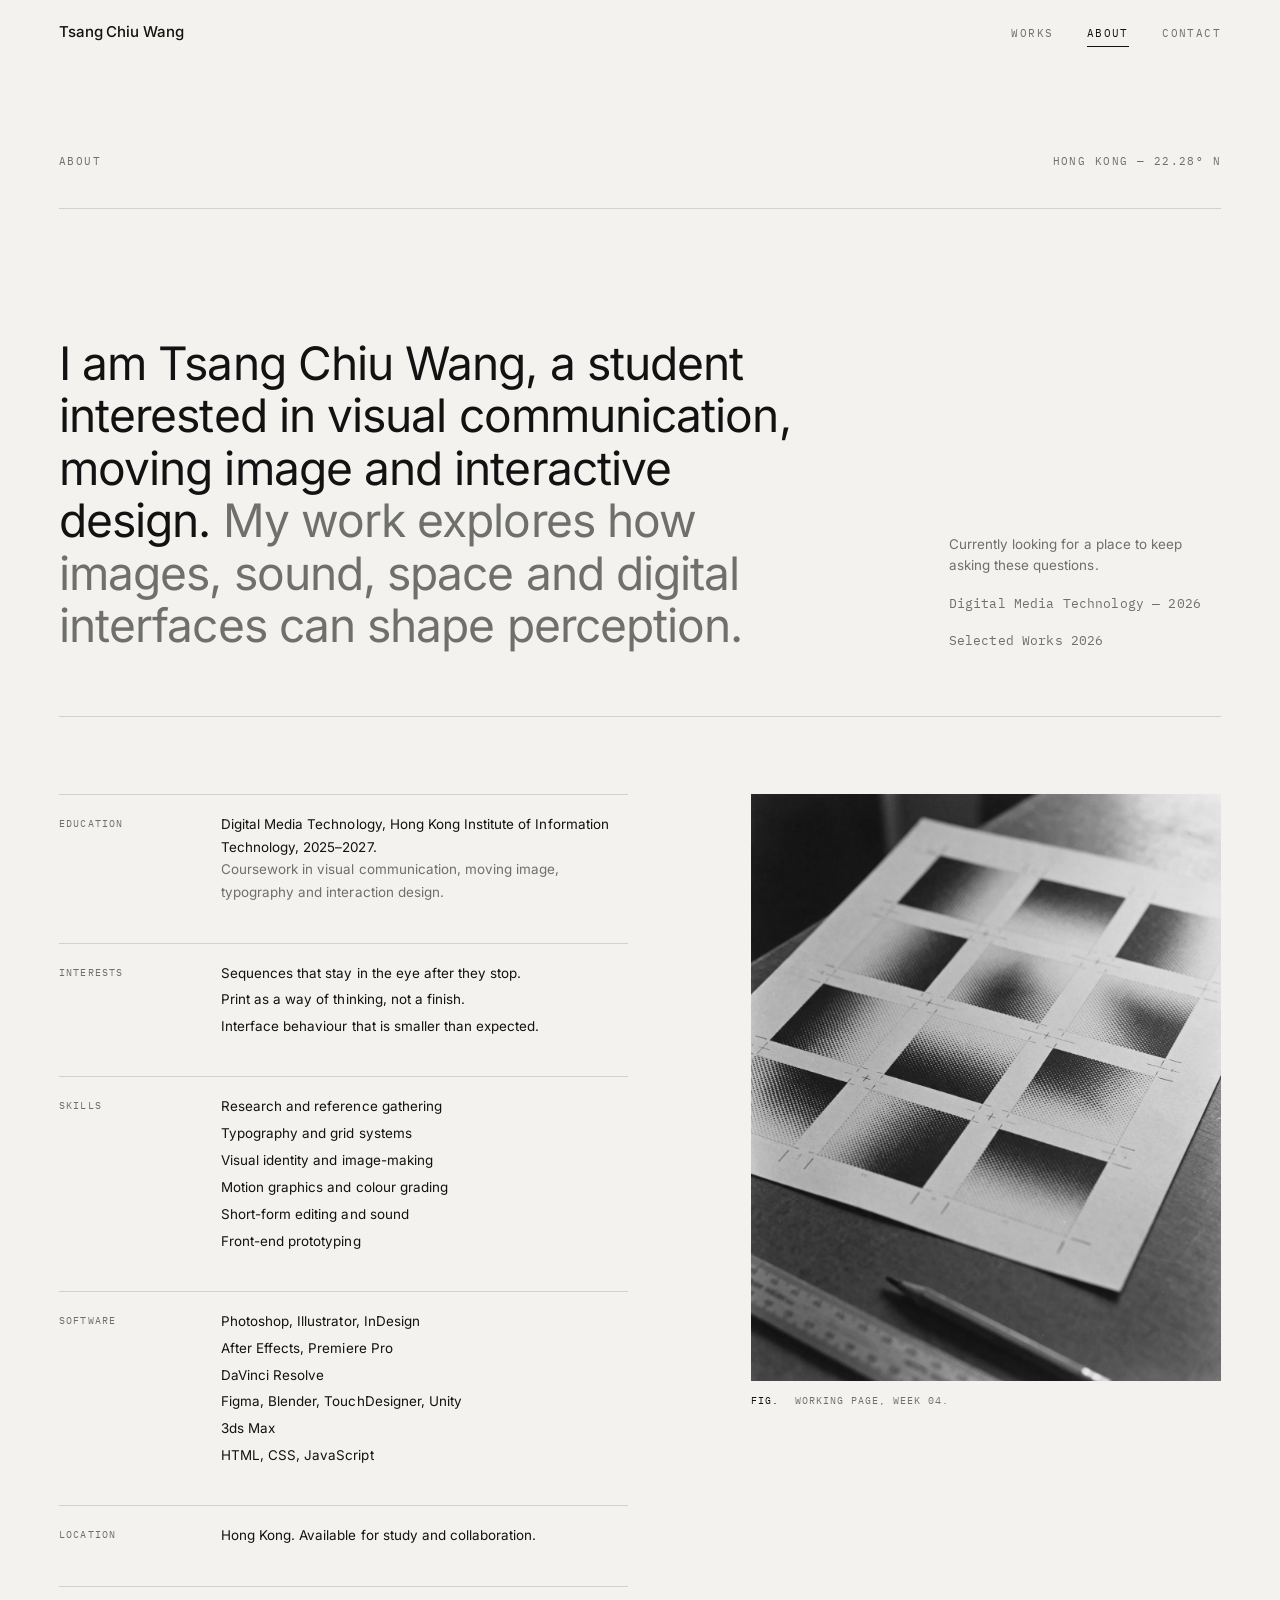
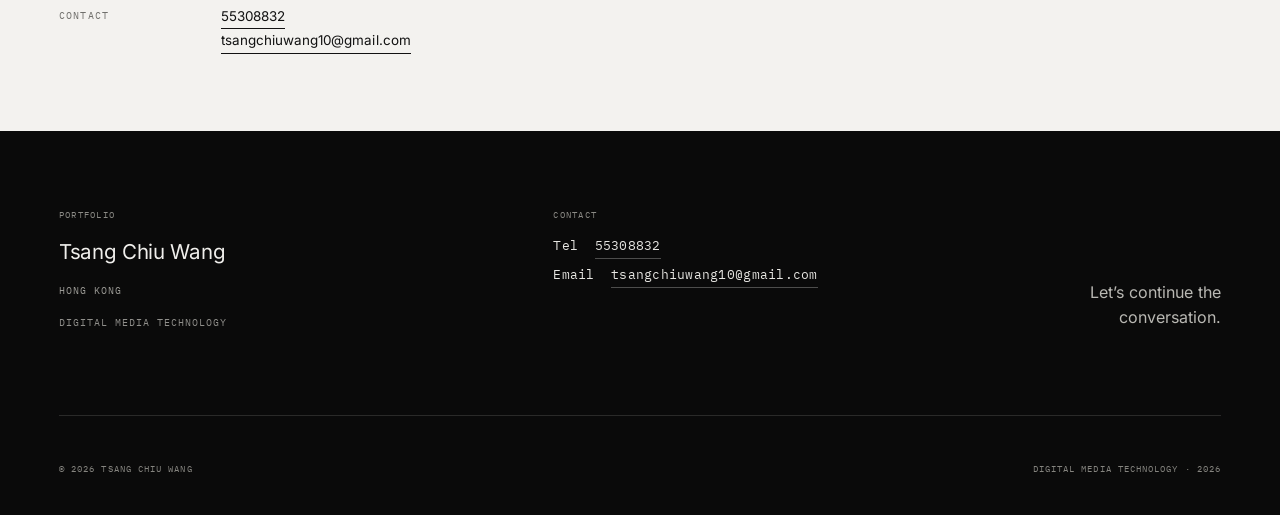
==== commit ab439eda: "update pages/about.html" ====
--- a/pages/about.html
+++ b/pages/about.html
@@ -49,7 +49,7 @@
         <div class="detail-block">
           <h2>Education</h2>
           <div>
-            <p>Digital Media Technology, Hong Kong, 2026.</p>
+            <p>Digital Media Technology, Hong Kong Institute of Information Technology, 2025–2027.</p>
             <p class="muted">Coursework in visual communication, moving image, typography and interaction design.</p>
           </div>
         </div>
@@ -66,6 +66,8 @@
           <ul>
             <li>Research and reference gathering</li>
             <li>Typography and grid systems</li>
+            <li>Visual identity and image-making</li>
+            <li>Motion graphics and colour grading</li>
             <li>Short-form editing and sound</li>
             <li>Front-end prototyping</li>
           </ul>
@@ -73,9 +75,11 @@
         <div class="detail-block">
           <h2>Software</h2>
           <ul>
+            <li>Photoshop, Illustrator, InDesign</li>
             <li>After Effects, Premiere Pro</li>
-            <li>Blender, TouchDesigner</li>
-            <li>Figma, Illustrator, InDesign</li>
+            <li>DaVinci Resolve</li>
+            <li>Figma, Blender, TouchDesigner, Unity</li>
+            <li>3ds Max</li>
             <li>HTML, CSS, JavaScript</li>
           </ul>
         </div>
--- a/assets/css/style.css
+++ b/assets/css/style.css
@@ -2094,3 +2094,84 @@
   padding-bottom: 10px;
   border-bottom: 1px solid var(--rule);
 }
+
+.work-figures .is-narrow {
+  max-width: min(100%, 720px);
+}
+
+/* ---------------------------------------------------------------- palette */
+.palette {
+  margin-top: clamp(34px, 5vw, 72px);
+  padding-top: clamp(18px, 2vw, 26px);
+  border-top: 1px solid var(--rule);
+}
+
+.palette__label {
+  margin-bottom: clamp(18px, 2.4vw, 30px);
+}
+
+.palette__list {
+  display: grid;
+  grid-template-columns: repeat(3, minmax(0, 1fr));
+  gap: clamp(16px, 2vw, 28px);
+  list-style: none;
+  margin: 0;
+  padding: 0;
+}
+
+.swatch {
+  display: flex;
+  flex-direction: column;
+  gap: 12px;
+}
+
+.swatch__chip {
+  display: block;
+  height: clamp(64px, 7vw, 96px);
+  border: 1px solid rgba(10, 10, 10, 0.12);
+}
+
+.swatch__meta {
+  display: flex;
+  flex-direction: column;
+  gap: 3px;
+}
+
+.swatch__name {
+  font-size: 0.9375rem;
+  letter-spacing: -0.01em;
+}
+
+.swatch__hex {
+  font-family: var(--font-mono);
+  font-size: 10px;
+  letter-spacing: 0.1em;
+  color: var(--muted);
+}
+
+.swatch__role {
+  font-size: 0.8125rem;
+  line-height: 1.5;
+  color: var(--muted);
+  max-width: 28ch;
+}
+
+.palette__note {
+  margin-top: clamp(20px, 2.4vw, 32px);
+  font-size: 0.8125rem;
+  line-height: 1.6;
+  color: var(--muted);
+  max-width: 62ch;
+}
+
+.work-figures .is-phone {
+  max-width: min(100%, 430px);
+}
+
+@media (max-width: 860px) {
+  .palette__list { grid-template-columns: repeat(2, minmax(0, 1fr)); }
+}
+
+@media (max-width: 560px) {
+  .palette__list { grid-template-columns: 1fr; }
+}
